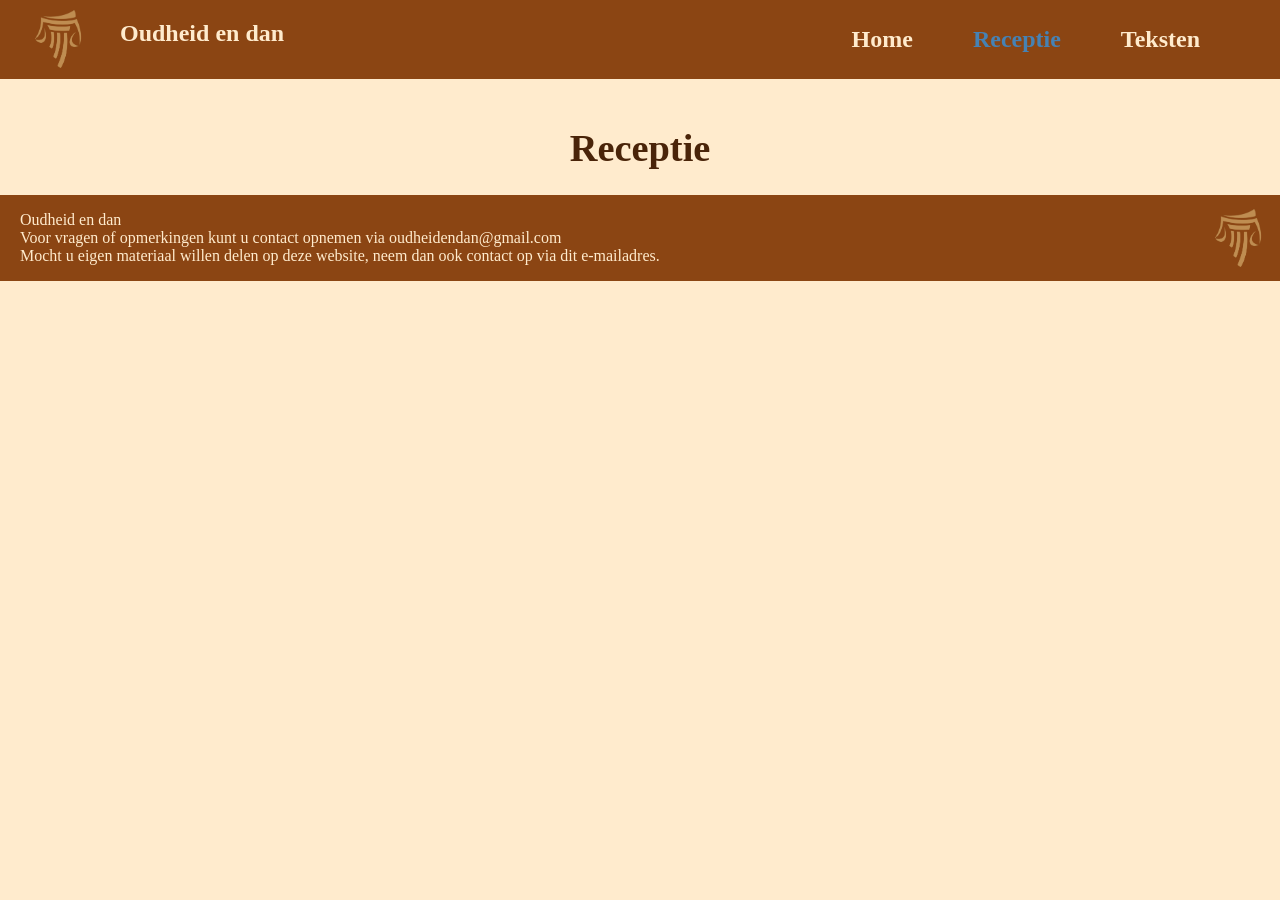
==== receptie/receptie.html @ 5ecf672c "Website, update 1" ====
<!DOCTYPE html>
<html>

<head>
    <title>Oudheid en dan | Receptie</title>
    <link rel="stylesheet" href="../css/style.css">
    <link rel="icon" type="image/x-icon" href="../images/favicon.ico">
</head>

<body>
    <header>
        <div id="site-title">
            <img src="../images/logo.png" alt="Logo van Oudheid en dan">
            <h2>Oudheid en dan</h2>
        </div>
        <nav>
            <ul>
                <li><a href="../index.html">
                        <h2>Home</h2>
                    </a></li>
                <li><a id="hier" href="receptie.html">
                        <h2>Receptie</h2>
                    </a></li>
                <li><a href="../teksten/teksten.html">
                        <h2>Teksten</h2>
                    </a></li>
            </ul>
        </nav>
    </header>
    <div id="spacenav"></div>
    <content>
        <h1>Receptie</h1>
        <p></p>
    </content>
    <div id="footer">
        <footer>
            <p>Oudheid en dan<br>
                Voor vragen of opmerkingen kunt u contact opnemen via <a
                    href="mailto:oudheidendan@gmail.com">oudheidendan@gmail.com</a><br>
                Mocht u eigen materiaal willen delen op deze website, neem dan ook contact op via dit e-mailadres.
            </p>
            <img src="../images/logo.png" alt="Logo van Oudheid en dan">
        </footer>
    </div>
</body>

</html>
---- css/style.css ----
body {
    font-family: Alegreya, serif;
    margin: 0;
    padding: 0;
    background-color: blanchedalmond;
}

header {
    background-color: saddlebrown;
    color: blanchedalmond;
    padding-left: 20px;
    text-align: left;
    position: fixed;
    top: 0;
    left: 0;
    right: 0;
    z-index: 1000;
    display: inline-flex;
    justify-content: flex-end;
    align-items: center;
}

#site-title {
    margin-right: auto;
    display: inline-flex;
}

header img {
    height: auto;
    width: 5em;
    margin-right: 20px;
}

header ul {
    list-style-type: none;
    display: flex;
    margin: 0;
    justify-content: flex-end;
    padding-right: 20px;
}

header ul li {
    margin-right: 20px;
    padding-right: 40px;
}

#spacenav {
    height: 100px;
}

header a {
    color: blanchedalmond;
    text-decoration: none;
}

header a:hover {
    color: darkolivegreen;
}

#inhoud {
    padding-left: 5%;
    padding-right: 5%;
    padding-top: 20px;
}

#hier {
    color: steelblue;
}

content {
    color: rgb(74, 36, 9);
    font-size: 1.2rem;
    text-align: center;
}

table {
    width: 100%;
    margin-bottom: 20px;
}

td {
    text-align: center;
}

#left {
    text-align: center;
    width: 75%;
    text-align: justify;
}

#right {
    text-align: center;
}

#midden {
    text-align: center;
    width: 10%
}

#knophome {
    padding-top: 1.5em;
    padding-bottom: 1.5em;
    font-size: larger;
    background-color: tan;
    border-radius: 5%;
}

td img {
    width: 100%;
    height: auto;
}

#footer {
    display: flex;
    flex-direction: column;
    justify-content: flex-end;
}

footer {
    background-color: saddlebrown;
    color: blanchedalmond;
    text-align: left;
    padding-left: 20px;
    bottom: 0;
    left: 0;
    right: 0;
    display: flex;
    justify-content: left;
    align-items: center;
}

footer a {
    color: blanchedalmond;
    text-decoration: none;
}

footer a:hover {
    color: darkolivegreen;
}

footer img {
    width: 5em;
    margin-left: auto;
}
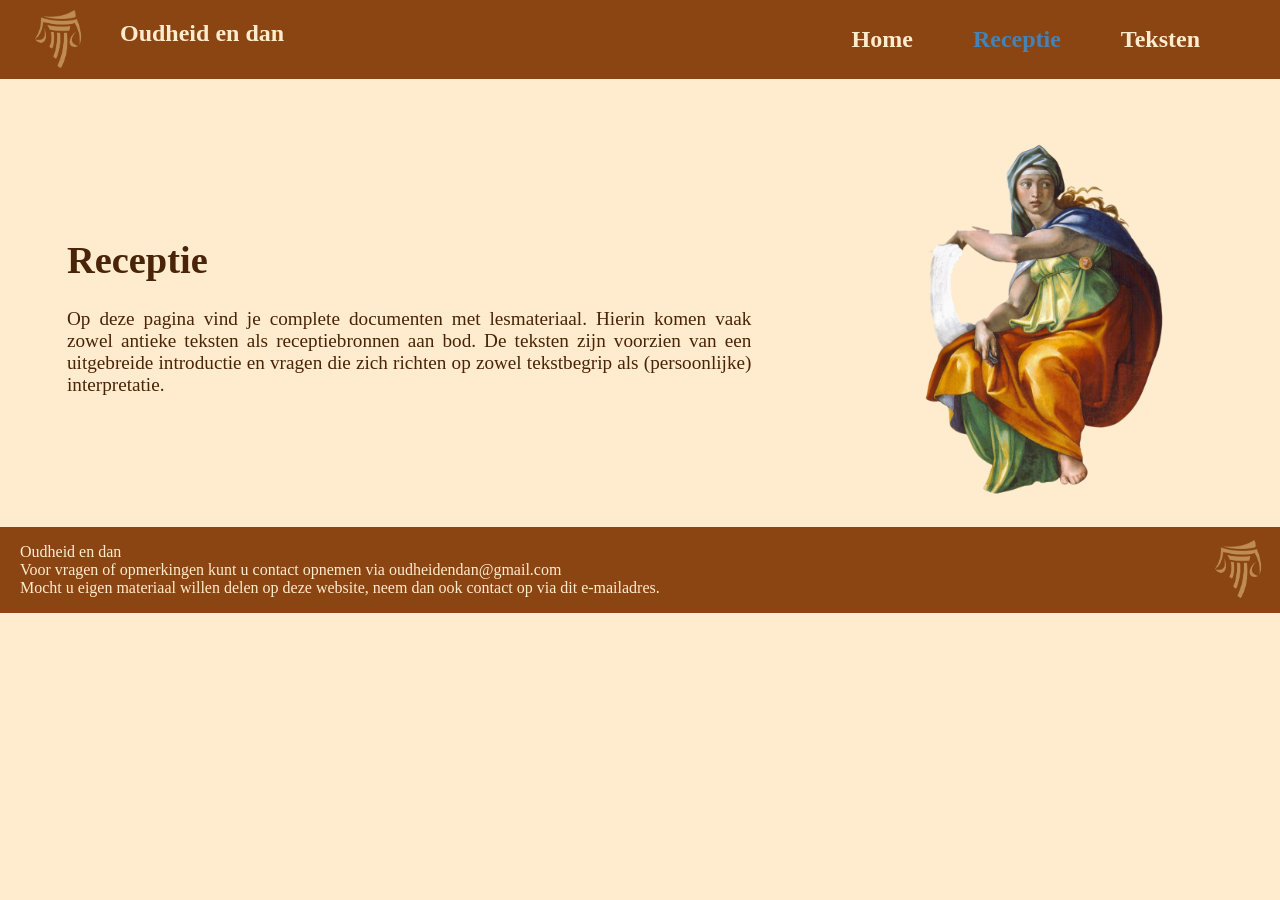
==== commit 02f7317b: "Receptie introductie" ====
--- a/receptie/receptie.html
+++ b/receptie/receptie.html
@@ -29,8 +29,23 @@
     </header>
     <div id="spacenav"></div>
     <content>
-        <h1>Receptie</h1>
-        <p></p>
+        <div id="inhoud">
+            <table>
+                <tr>
+                    <td id="left">
+                        <h1>Receptie</h1>
+                        <p>Op deze pagina vind je complete documenten met lesmateriaal. Hierin komen vaak zowel antieke
+                            teksten als receptiebronnen aan bod. De teksten zijn voorzien van een uitgebreide
+                            introductie en vragen die zich richten op zowel tekstbegrip als (persoonlijke)
+                            interpretatie.</p>
+                    </td>
+                    <td id="midden"></td>
+                    <td id="right">
+                        <img id="sybille" src="../images/sybille.png" alt="Delphische Sibille door Michelangelo">
+                    </td>
+                </tr>
+            </table>
+        </div>
     </content>
     <div id="footer">
         <footer>
--- a/css/style.css
+++ b/css/style.css
@@ -4,6 +4,8 @@
     padding: 0;
     background-color: blanchedalmond;
 }
+
+/* Voor de navigatiebalk */
 
 header {
     background-color: saddlebrown;
@@ -57,14 +59,16 @@
     color: darkolivegreen;
 }
 
+#hier {
+    color: steelblue;
+}
+
+/* Voor de inhoud van de pagina algemeen */
+
 #inhoud {
     padding-left: 5%;
     padding-right: 5%;
     padding-top: 20px;
-}
-
-#hier {
-    color: steelblue;
 }
 
 content {
@@ -78,13 +82,16 @@
     margin-bottom: 20px;
 }
 
-td {
-    text-align: center;
+td img {
+    width: 100%;
+    height: auto;
 }
+
+/* Voor de inhoud van de pagina op de homepage */
 
 #left {
     text-align: center;
-    width: 75%;
+    width: 60%;
     text-align: justify;
 }
 
@@ -100,15 +107,36 @@
 #knophome {
     padding-top: 1.5em;
     padding-bottom: 1.5em;
+    padding-left: 1.5em;
+    padding-right: 1.5em;
     font-size: larger;
     background-color: tan;
     border-radius: 5%;
+    text-align: justify;
 }
 
-td img {
-    width: 100%;
+#knophome a {
+    color: rgb(74, 36, 9);
+    text-decoration: none;
+}
+
+#titelknophome {
+    text-align: center;
+}
+
+#knophome:hover {
+    background-color: darkolivegreen;
+    color: blanchedalmond;
+}
+
+/* Voor de inhoud van de pagina op de receptiepagina */
+
+#sybille {
+    width: 80%;
     height: auto;
 }
+
+/* Voor de footer */
 
 #footer {
     display: flex;
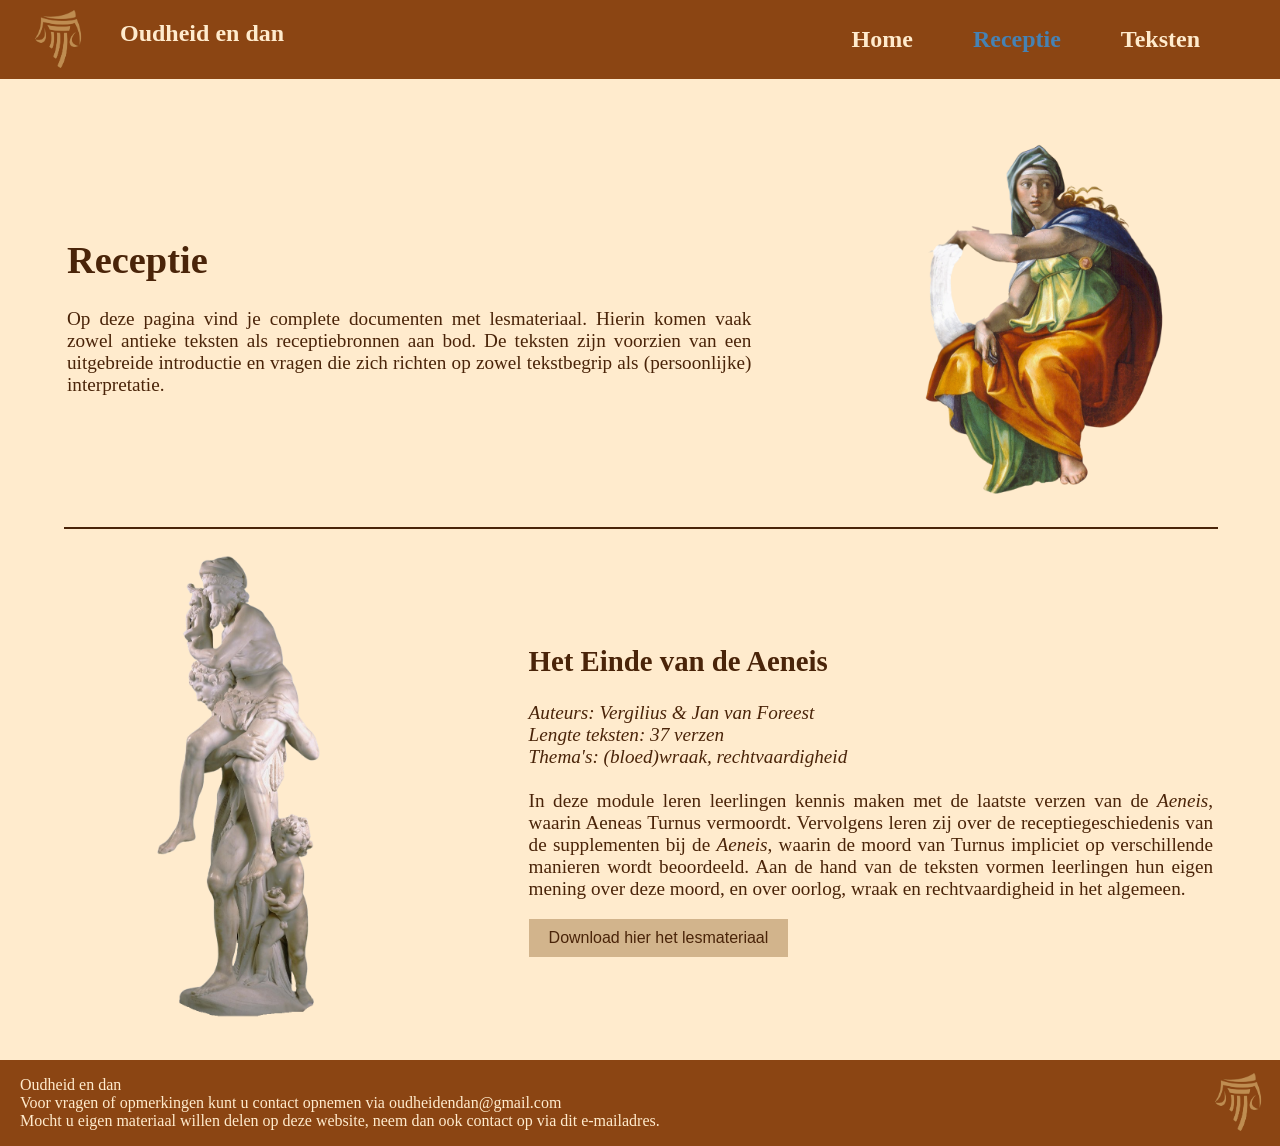
==== commit 8f613cf8: "Receptie pagina + eerste materiaal (nog geen link)" ====
--- a/receptie/receptie.html
+++ b/receptie/receptie.html
@@ -45,6 +45,29 @@
                     </td>
                 </tr>
             </table>
+            <hr>
+            <table>
+                <tr>
+                    <td id="right">
+                        <img src="../images/Aeneas.png" alt="Aeneas draagt zijn vader uit Troje, door Bernini">
+                    </td>
+                    <td id="midden"></td>
+                    <td id="left">
+                        <h2>Het Einde van de Aeneis</h2>
+                        <p><em>Auteurs: Vergilius & Jan van Foreest<br>
+                                Lengte teksten: 37 verzen<br>
+                                Thema's: (bloed)wraak, rechtvaardigheid</em><br><br>In deze module leren leerlingen
+                            kennis maken met de laatste verzen van de <em>Aeneis</em>, waarin Aeneas Turnus vermoordt.
+                            Vervolgens leren zij over de receptiegeschiedenis van de supplementen bij de
+                            <em>Aeneis</em>,
+                            waarin de moord van Turnus impliciet op verschillende manieren wordt beoordeeld. Aan de hand
+                            van de teksten vormen leerlingen hun eigen mening over deze moord, en over oorlog, wraak en
+                            rechtvaardigheid in het algemeen.
+                        </p>
+                        <button>Download hier het lesmateriaal</button>
+                    </td>
+                </tr>
+            </table>
         </div>
     </content>
     <div id="footer">
--- a/css/style.css
+++ b/css/style.css
@@ -87,7 +87,10 @@
     height: auto;
 }
 
-/* Voor de inhoud van de pagina op de homepage */
+hr {
+    border: 1px solid rgb(74, 36, 9);
+    width: 100%;
+}
 
 #left {
     text-align: center;
@@ -103,6 +106,22 @@
     text-align: center;
     width: 10%
 }
+
+button {
+    padding: 10px 20px;
+    font-size: 1rem;
+    background-color: tan;
+    color: rgb(74, 36, 9);
+    border: none;
+    cursor: pointer;
+}
+
+button:hover {
+    background-color: darkolivegreen;
+    color: blanchedalmond;
+}
+
+/* Voor de inhoud van de pagina op de homepage */
 
 #knophome {
     padding-top: 1.5em;
@@ -135,6 +154,8 @@
     width: 80%;
     height: auto;
 }
+
+
 
 /* Voor de footer */
 
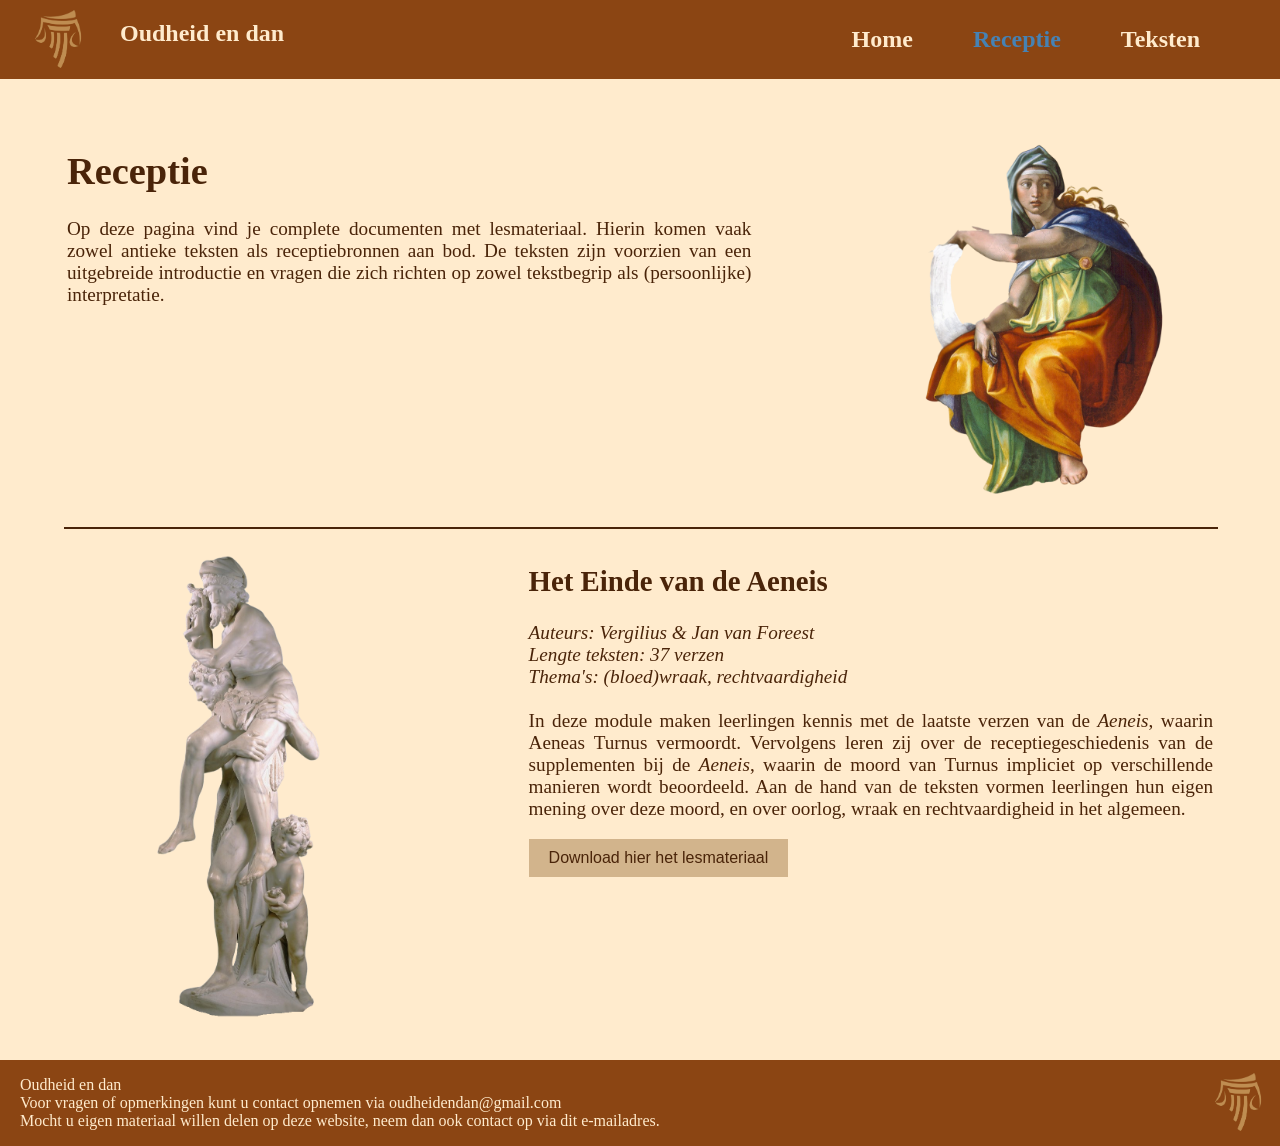
==== commit ac335f57: "wijziging tekst" ====
--- a/receptie/receptie.html
+++ b/receptie/receptie.html
@@ -56,8 +56,8 @@
                         <h2>Het Einde van de Aeneis</h2>
                         <p><em>Auteurs: Vergilius & Jan van Foreest<br>
                                 Lengte teksten: 37 verzen<br>
-                                Thema's: (bloed)wraak, rechtvaardigheid</em><br><br>In deze module leren leerlingen
-                            kennis maken met de laatste verzen van de <em>Aeneis</em>, waarin Aeneas Turnus vermoordt.
+                                Thema's: (bloed)wraak, rechtvaardigheid</em><br><br>In deze module maken leerlingen
+                            kennis met de laatste verzen van de <em>Aeneis</em>, waarin Aeneas Turnus vermoordt.
                             Vervolgens leren zij over de receptiegeschiedenis van de supplementen bij de
                             <em>Aeneis</em>,
                             waarin de moord van Turnus impliciet op verschillende manieren wordt beoordeeld. Aan de hand
--- a/css/style.css
+++ b/css/style.css
@@ -74,17 +74,23 @@
 content {
     color: rgb(74, 36, 9);
     font-size: 1.2rem;
-    text-align: center;
+    text-align: left;
 }
 
 table {
     width: 100%;
+    height: 100%;
     margin-bottom: 20px;
+    text-align: justify;
 }
 
 td img {
     width: 100%;
     height: auto;
+}
+
+td {
+    vertical-align: top;
 }
 
 hr {
@@ -114,6 +120,11 @@
     color: rgb(74, 36, 9);
     border: none;
     cursor: pointer;
+}
+
+button a {
+    color: rgb(74, 36, 9);
+    text-decoration: none;
 }
 
 button:hover {
@@ -155,6 +166,112 @@
     height: auto;
 }
 
+/*Voor de teksten-homepagina*/
+
+#athena {
+    width: 70%;
+    height: auto;
+}
+
+/*Voor teksten-blokken*/
+
+table.toptekst {
+    table-layout: fixed;
+    width: 100%;
+    border-collapse: collapse;
+}
+
+.tekst {
+    text-align: left;
+    padding-left: 5%;
+}
+
+.tekstnav {
+    width: 10%;
+    vertical-align: top;
+    padding-left: 20px;
+    height: 200px;
+    position: relative;
+}
+
+.lijst {
+    position: absolute;
+    top: 0;
+    left: 0;
+    right: 0;
+    bottom: 0;
+    overflow-y: auto;
+    padding: 8px;
+    box-sizing: border-box;
+    white-space: nowrap;
+}
+
+.tekstnav p {
+    padding: 0;
+    margin: 0;
+}
+
+.tekstnav ul {
+    padding-top: 0;
+    margin-top: 0;
+}
+
+.tekstnav a {
+    color: rgb(74, 36, 9);
+    text-decoration: none;
+}
+
+.tekstnav a:hover {
+    color: darkolivegreen;
+    text-decoration: none;
+}
+
+.inklap {
+    display: none;
+}
+
+.vertaling {
+    width: 40%;
+    padding-right: 30px;
+    padding-left: 30px;
+}
+
+div#vertaling>a>button {
+    width: 100%;
+}
+
+div:target>p.inklap {
+    display: block;
+    font-size: 1.4rem;
+}
+
+li:target>ul.inklap {
+    display: block;
+}
+
+.corpus {
+    font-size: 1.4rem;
+    white-space: nowrap;
+}
+
+.corpus p {
+    padding: 0;
+    margin: 0;
+}
+
+.indent {
+    text-indent: 15px;
+}
+
+h4 {
+    margin: 0;
+    padding: 0;
+}
+
+#def {
+    width: 60%;
+}
+
 
 
 /* Voor de footer */
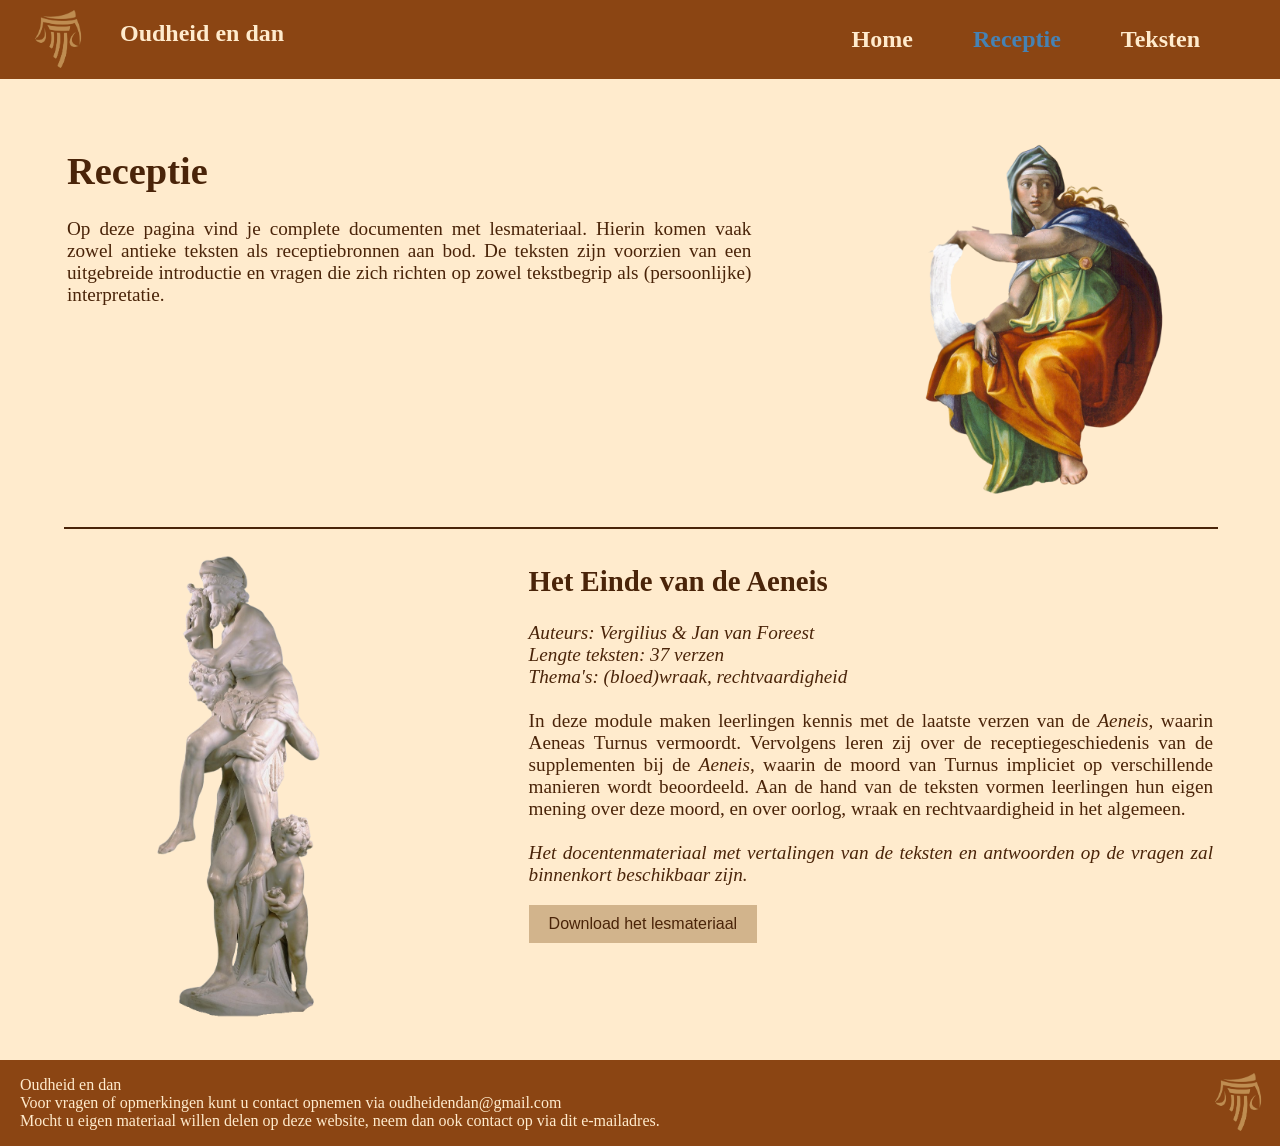
==== commit afa715ca: "bestand receptie aeneis" ====
--- a/receptie/receptie.html
+++ b/receptie/receptie.html
@@ -62,9 +62,11 @@
                             <em>Aeneis</em>,
                             waarin de moord van Turnus impliciet op verschillende manieren wordt beoordeeld. Aan de hand
                             van de teksten vormen leerlingen hun eigen mening over deze moord, en over oorlog, wraak en
-                            rechtvaardigheid in het algemeen.
+                            rechtvaardigheid in het algemeen.<br><br><em>Het docentenmateriaal met vertalingen van de
+                                teksten en antwoorden op de vragen zal binnenkort beschikbaar zijn.</em>
                         </p>
-                        <button>Download hier het lesmateriaal</button>
+                        <a href="../files/aeneisreceptie.pdf" target="_blank"><button id="buttondown">Download het
+                                lesmateriaal</button></a>
                     </td>
                 </tr>
             </table>
--- a/css/style.css
+++ b/css/style.css
@@ -166,6 +166,10 @@
     height: auto;
 }
 
+#buttondown {
+    margin-right: 20px;
+}
+
 /*Voor de teksten-homepagina*/
 
 #athena {
